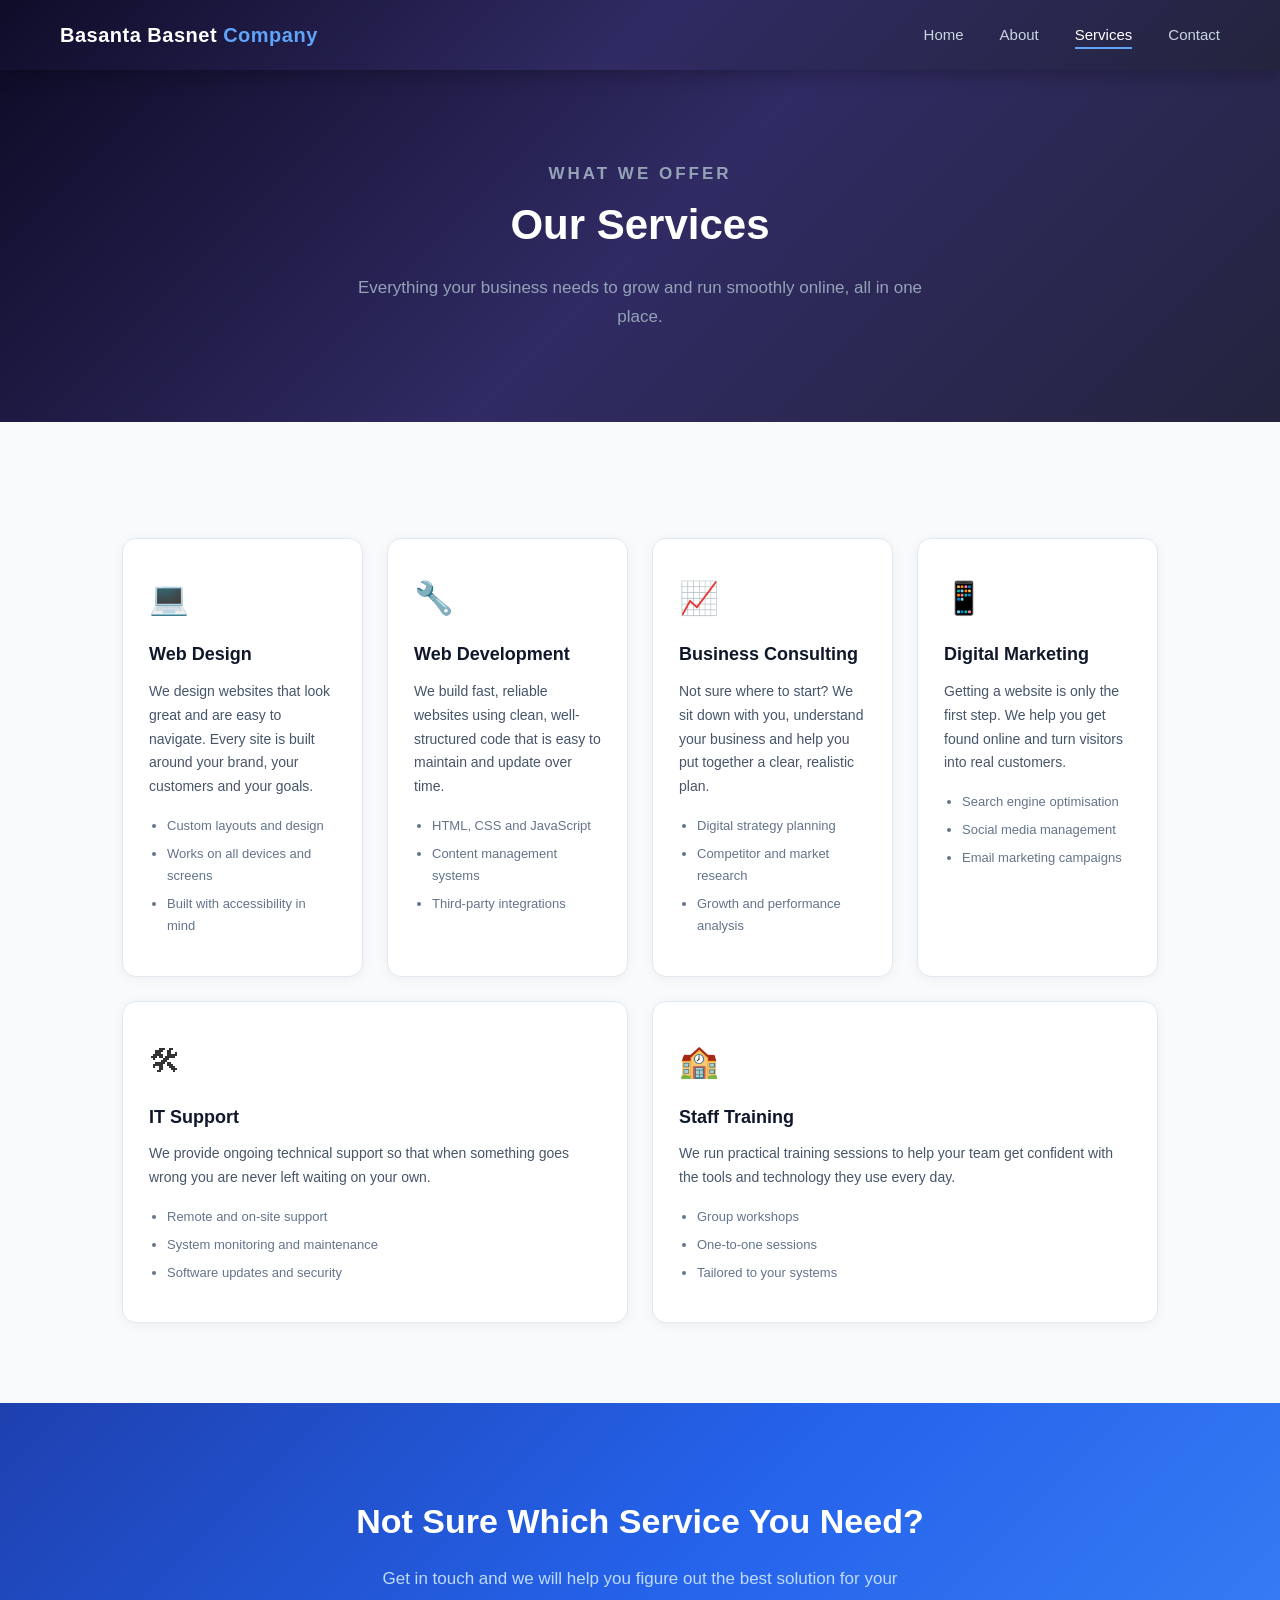
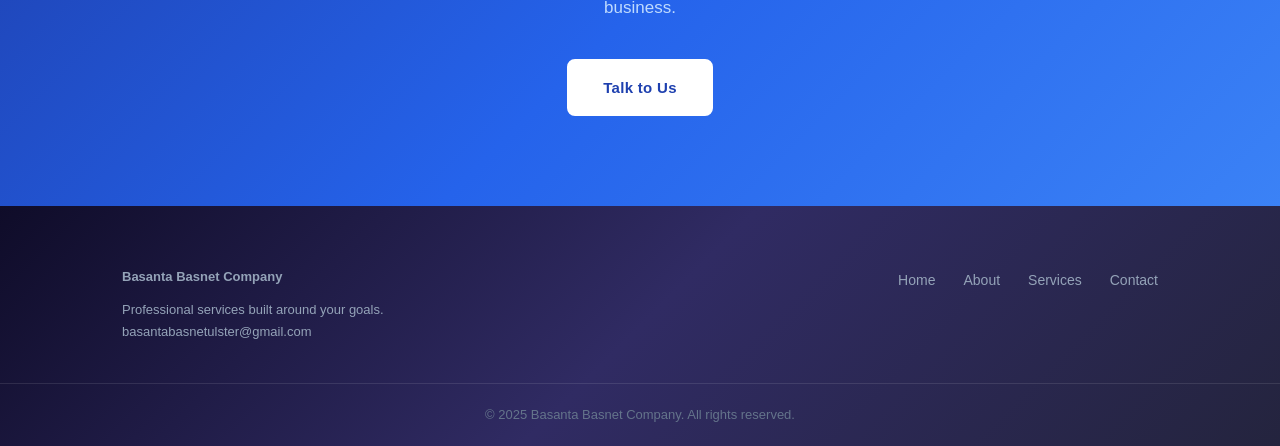
==== services.html @ 6e1b5fff "First commit - COM109 CW2 website Client Side Development Assignment" ====
<!DOCTYPE html>
<html lang="en">
<head>
  <meta charset="UTF-8">
  <meta name="viewport" content="width=device-width, initial-scale=1.0">
  <title>Basanta Basnet Company - Services</title>
  <link rel="stylesheet" href="style.css">
</head>
<body>

  <a href="#main-content" class="skip-link">Skip to main content</a>

  <nav aria-label="Main navigation">
    <div class="nav-logo">Basanta Basnet <span>Company</span></div>
    <button class="nav-toggle" aria-label="Toggle navigation menu">&#9776;</button>
    <ul class="nav-links">
      <li><a href="index.html">Home</a></li>
      <li><a href="about.html">About</a></li>
      <li><a href="services.html" aria-current="page">Services</a></li>
      <li><a href="contact.html">Contact</a></li>
    </ul>
  </nav>

  <main id="main-content">

    <section class="page-header">
      <div class="section-inner">
        <p class="hero-tag">What We Offer</p>
        <h1>Our Services</h1>
        <p>Everything your business needs to grow and run smoothly online, all in one place.</p>
      </div>
    </section>

    <section class="services-full">
      <div class="section-inner">
        <div class="cards">

          <div class="card">
            <div class="card-icon">&#128187;</div>
            <h3>Web Design</h3>
            <p>We design websites that look great and are easy to navigate. Every site is built around your brand, your customers and your goals.</p>
            <ul>
              <li>Custom layouts and design</li>
              <li>Works on all devices and screens</li>
              <li>Built with accessibility in mind</li>
            </ul>
          </div>

          <div class="card">
            <div class="card-icon">&#128295;</div>
            <h3>Web Development</h3>
            <p>We build fast, reliable websites using clean, well-structured code that is easy to maintain and update over time.</p>
            <ul>
              <li>HTML, CSS and JavaScript</li>
              <li>Content management systems</li>
              <li>Third-party integrations</li>
            </ul>
          </div>

          <div class="card">
            <div class="card-icon">&#128200;</div>
            <h3>Business Consulting</h3>
            <p>Not sure where to start? We sit down with you, understand your business and help you put together a clear, realistic plan.</p>
            <ul>
              <li>Digital strategy planning</li>
              <li>Competitor and market research</li>
              <li>Growth and performance analysis</li>
            </ul>
          </div>

          <div class="card">
            <div class="card-icon">&#128241;</div>
            <h3>Digital Marketing</h3>
            <p>Getting a website is only the first step. We help you get found online and turn visitors into real customers.</p>
            <ul>
              <li>Search engine optimisation</li>
              <li>Social media management</li>
              <li>Email marketing campaigns</li>
            </ul>
          </div>

          <div class="card">
            <div class="card-icon">&#128736;</div>
            <h3>IT Support</h3>
            <p>We provide ongoing technical support so that when something goes wrong you are never left waiting on your own.</p>
            <ul>
              <li>Remote and on-site support</li>
              <li>System monitoring and maintenance</li>
              <li>Software updates and security</li>
            </ul>
          </div>

          <div class="card">
            <div class="card-icon">&#127979;</div>
            <h3>Staff Training</h3>
            <p>We run practical training sessions to help your team get confident with the tools and technology they use every day.</p>
            <ul>
              <li>Group workshops</li>
              <li>One-to-one sessions</li>
              <li>Tailored to your systems</li>
            </ul>
          </div>

        </div>
      </div>
    </section>

    <section class="cta-section">
      <div class="section-inner">
        <h2>Not Sure Which Service You Need?</h2>
        <p>Get in touch and we will help you figure out the best solution for your business.</p>
        <a href="contact.html" class="btn">Talk to Us</a>
      </div>
    </section>

  </main>

  <footer>
    <div class="footer-inner">
      <div class="footer-brand">
        <p class="footer-logo">Basanta Basnet Company</p>
        <p>Professional services built around your goals.</p>
        <p>basantabasnetulster@gmail.com</p>
      </div>
      <ul class="footer-links">
        <li><a href="index.html">Home</a></li>
        <li><a href="about.html">About</a></li>
        <li><a href="services.html">Services</a></li>
        <li><a href="contact.html">Contact</a></li>
      </ul>
    </div>
    <div class="footer-bottom">
      <p>&copy; 2025 Basanta Basnet Company. All rights reserved.</p>
    </div>
  </footer>

  <script src="script.js"></script>
</body>
</html>
---- style.css ----
* {
  margin: 0;
  padding: 0;
  box-sizing: border-box;
}

body {
  font-family: 'Segoe UI', Arial, sans-serif;
  font-size: 16px;
  color: #333333;
  background-color: #ffffff;
  line-height: 1.7;
}

/* Skip link */
.skip-link {
  position: absolute;
  top: -100px;
  left: 0;
  background: #2563eb;
  color: #ffffff;
  padding: 10px 20px;
  z-index: 9999;
  text-decoration: none;
  border-radius: 0 0 8px 0;
}
.skip-link:focus {
  top: 0;
}

/* Navigation */
nav {
  background: linear-gradient(135deg, #0f0c29, #302b63, #24243e);
  padding: 18px 60px;
  display: flex;
  align-items: center;
  justify-content: space-between;
  position: sticky;
  top: 0;
  z-index: 1000;
  box-shadow: 0 2px 20px rgba(0,0,0,0.3);
}
.nav-logo {
  color: #ffffff;
  font-size: 20px;
  font-weight: 700;
  letter-spacing: 0.5px;
}
.nav-logo span {
  color: #60a5fa;
}
.nav-links {
  list-style: none;
  display: flex;
  gap: 36px;
}
.nav-links a {
  color: #cbd5e1;
  text-decoration: none;
  font-size: 15px;
  font-weight: 500;
  padding-bottom: 4px;
  border-bottom: 2px solid transparent;
  transition: color 0.2s, border-color 0.2s;
}
.nav-links a:hover,
.nav-links a[aria-current="page"] {
  color: #ffffff;
  border-bottom-color: #60a5fa;
}
.nav-toggle {
  display: none;
  background: none;
  border: none;
  color: #ffffff;
  font-size: 26px;
  cursor: pointer;
}

/* Section layout */
.section-inner {
  max-width: 1100px;
  margin: 0 auto;
  padding: 0 32px;
}

/* Section tags */
.section-tag {
  font-size: 13px;
  font-weight: 700;
  text-transform: uppercase;
  letter-spacing: 2px;
  color: #2563eb;
  margin-bottom: 10px;
}

/* Hero */
.hero {
  background: linear-gradient(135deg, #0f0c29, #302b63, #24243e);
  color: #ffffff;
  padding: 120px 60px;
  text-align: center;
  position: relative;
  overflow: hidden;
}
.hero-tag {
  font-size: 13px;
  font-weight: 700;
  text-transform: uppercase;
  letter-spacing: 3px;
  color: #60a5fa;
  margin-bottom: 16px;
}
.hero h1 {
  font-size: 48px;
  font-weight: 800;
  line-height: 1.2;
  margin-bottom: 20px;
  max-width: 700px;
  margin-left: auto;
  margin-right: auto;
}
.hero h1 span {
  color: #60a5fa;
}
.hero-sub {
  font-size: 18px;
  color: #94a3b8;
  margin-bottom: 40px;
  max-width: 580px;
  margin-left: auto;
  margin-right: auto;
}
.hero-buttons {
  display: flex;
  gap: 16px;
  justify-content: center;
  flex-wrap: wrap;
}

/* Stats bar */
.stats-bar {
  background-color: #1e1b4b;
  padding: 40px 60px;
}
.stats-grid {
  display: flex;
  justify-content: space-around;
  flex-wrap: wrap;
  gap: 24px;
}
.stat {
  text-align: center;
  color: #ffffff;
}
.stat h3 {
  font-size: 36px;
  font-weight: 800;
  color: #60a5fa;
  margin-bottom: 4px;
}
.stat p {
  font-size: 14px;
  color: #94a3b8;
  text-transform: uppercase;
  letter-spacing: 1px;
}

/* Page header */
.page-header {
  background: linear-gradient(135deg, #0f0c29, #302b63, #24243e);
  color: #ffffff;
  padding: 90px 60px;
  text-align: center;
}
.page-header h1 {
  font-size: 42px;
  font-weight: 800;
  margin-bottom: 14px;
}
.page-header p {
  font-size: 17px;
  color: #94a3b8;
  max-width: 580px;
  margin: 0 auto;
}

/* Buttons */
.btn {
  display: inline-block;
  background-color: #2563eb;
  color: #ffffff;
  padding: 14px 34px;
  border-radius: 8px;
  text-decoration: none;
  font-size: 15px;
  font-weight: 700;
  border: 2px solid #2563eb;
  cursor: pointer;
  transition: all 0.25s;
  letter-spacing: 0.3px;
}
.btn:hover {
  background-color: #1d4ed8;
  border-color: #1d4ed8;
  transform: translateY(-2px);
  box-shadow: 0 6px 20px rgba(37,99,235,0.35);
}
.btn-outline {
  background-color: transparent;
  color: #ffffff;
  border: 2px solid rgba(255,255,255,0.5);
}
.btn-outline:hover {
  background-color: rgba(255,255,255,0.1);
  border-color: #ffffff;
  box-shadow: none;
}
.center-btn {
  text-align: center;
  margin-top: 48px;
}

/* Services preview */
.services-preview {
  padding: 90px 60px;
  background-color: #f8fafc;
}
.services-preview h2 {
  font-size: 32px;
  color: #0f172a;
  margin-bottom: 4px;
}

/* About preview */
.about-preview {
  padding: 90px 60px;
  background-color: #ffffff;
}
.about-grid {
  display: flex;
  gap: 60px;
  align-items: center;
  flex-wrap: wrap;
}
.about-text {
  flex: 1.2;
  min-width: 280px;
}
.about-text h2 {
  font-size: 32px;
  color: #0f172a;
  margin-bottom: 16px;
}
.about-text p {
  color: #475569;
  margin-bottom: 18px;
  font-size: 15px;
}
.about-highlights {
  flex: 1;
  min-width: 240px;
  display: grid;
  grid-template-columns: 1fr 1fr;
  gap: 14px;
}
.highlight-box {
  background: #eff6ff;
  border: 1px solid #bfdbfe;
  border-radius: 10px;
  padding: 16px 14px;
}
.highlight-box h4 {
  font-size: 13px;
  font-weight: 600;
  color: #1e40af;
  line-height: 1.5;
}

/* Sections */
.about-section,
.values-section {
  padding: 80px 60px;
}
.about-section {
  background-color: #ffffff;
}
.values-section {
  background-color: #f8fafc;
}
.team-section {
  padding: 80px 60px;
  background-color: #f1f5f9;
}
.services-full {
  padding: 80px 60px;
  background-color: #f8fafc;
}

h2 {
  font-size: 30px;
  font-weight: 700;
  color: #0f172a;
  margin-bottom: 16px;
}
.about-section p {
  color: #475569;
  font-size: 15px;
  max-width: 720px;
  margin-bottom: 16px;
}

/* Cards */
.cards {
  display: flex;
  gap: 24px;
  flex-wrap: wrap;
  margin-top: 36px;
}
.card {
  background-color: #ffffff;
  border: 1px solid #e2e8f0;
  border-radius: 14px;
  padding: 32px 26px;
  flex: 1;
  min-width: 240px;
  box-shadow: 0 2px 12px rgba(0,0,0,0.05);
  transition: transform 0.25s, box-shadow 0.25s;
}
.card:hover {
  transform: translateY(-6px);
  box-shadow: 0 12px 32px rgba(0,0,0,0.1);
}
.card-icon {
  font-size: 32px;
  margin-bottom: 14px;
}
.card h3 {
  font-size: 18px;
  font-weight: 700;
  margin-bottom: 10px;
  color: #0f172a;
}
.card p {
  font-size: 14px;
  color: #475569;
  line-height: 1.7;
}
.card ul {
  margin-top: 16px;
  padding-left: 18px;
}
.card ul li {
  font-size: 13px;
  color: #64748b;
  margin-bottom: 6px;
}

/* CTA section */
.cta-section {
  background: linear-gradient(135deg, #1e40af, #2563eb, #3b82f6);
  padding: 90px 60px;
  text-align: center;
  color: #ffffff;
}
.cta-section h2 {
  color: #ffffff;
  font-size: 34px;
  margin-bottom: 14px;
}
.cta-section p {
  color: #bfdbfe;
  font-size: 17px;
  margin-bottom: 36px;
  max-width: 520px;
  margin-left: auto;
  margin-right: auto;
}
.cta-section .btn {
  background: #ffffff;
  color: #1e40af;
  border-color: #ffffff;
}
.cta-section .btn:hover {
  background: #eff6ff;
  border-color: #eff6ff;
}

/* Contact page */
.contact-section {
  padding: 80px 60px;
  background-color: #f8fafc;
}
.contact-grid {
  display: flex;
  gap: 48px;
  align-items: flex-start;
  flex-wrap: wrap;
}
.contact-form-wrapper {
  flex: 2;
  min-width: 280px;
  background: #ffffff;
  border-radius: 16px;
  padding: 40px 36px;
  border: 1px solid #e2e8f0;
  box-shadow: 0 4px 20px rgba(0,0,0,0.06);
}
.contact-form-wrapper h2 {
  margin-bottom: 28px;
}
.contact-info {
  flex: 1;
  min-width: 220px;
  background: linear-gradient(135deg, #0f0c29, #302b63);
  border-radius: 16px;
  padding: 36px 28px;
  color: #ffffff;
}
.contact-info h2 {
  color: #ffffff;
  margin-bottom: 28px;
}
.info-block {
  margin-bottom: 24px;
}
.info-label {
  font-size: 13px;
  font-weight: 700;
  text-transform: uppercase;
  letter-spacing: 1px;
  color: #60a5fa;
  margin-bottom: 6px;
}
.contact-info p {
  font-size: 14px;
  color: #cbd5e1;
  line-height: 1.7;
}

/* Form */
.form-group {
  display: flex;
  flex-direction: column;
  margin-bottom: 22px;
}
.form-group label {
  font-size: 14px;
  font-weight: 600;
  margin-bottom: 7px;
  color: #0f172a;
}
.form-group label span {
  color: #ef4444;
}
.form-group input,
.form-group select,
.form-group textarea {
  padding: 12px 16px;
  font-size: 15px;
  border: 1.5px solid #e2e8f0;
  border-radius: 8px;
  font-family: 'Segoe UI', Arial, sans-serif;
  color: #333333;
  background-color: #f8fafc;
  transition: border-color 0.2s, box-shadow 0.2s;
}
.form-group input:focus,
.form-group select:focus,
.form-group textarea:focus {
  outline: none;
  border-color: #2563eb;
  background-color: #ffffff;
  box-shadow: 0 0 0 3px rgba(37,99,235,0.12);
}
.form-group textarea {
  resize: vertical;
}
.error-msg {
  color: #ef4444;
  font-size: 13px;
  margin-top: 5px;
  min-height: 18px;
}
.char-count {
  font-size: 12px;
  color: #94a3b8;
  margin-top: 5px;
  text-align: right;
}
.success-msg {
  background-color: #f0fdf4;
  border: 1px solid #86efac;
  border-radius: 10px;
  padding: 20px 22px;
  color: #15803d;
  font-size: 15px;
  margin-top: 20px;
}

/* Footer */
footer {
  background: linear-gradient(135deg, #0f0c29, #302b63, #24243e);
}
.footer-inner {
  max-width: 1100px;
  margin: 0 auto;
  padding: 60px 32px 40px;
  display: flex;
  justify-content: space-between;
  align-items: flex-start;
  flex-wrap: wrap;
  gap: 32px;
}
.footer-brand {
  max-width: 280px;
}
.footer-logo {
  font-size: 18px;
  font-weight: 700;
  color: #ffffff;
  margin-bottom: 10px;
}
.footer-brand p {
  font-size: 13px;
  color: #94a3b8;
  line-height: 1.7;
}
.footer-links {
  list-style: none;
  display: flex;
  gap: 28px;
  flex-wrap: wrap;
  align-items: center;
}
.footer-links a {
  color: #94a3b8;
  text-decoration: none;
  font-size: 14px;
  transition: color 0.2s;
}
.footer-links a:hover {
  color: #ffffff;
}
.footer-bottom {
  border-top: 1px solid rgba(255,255,255,0.1);
  text-align: center;
  padding: 20px 32px;
}
.footer-bottom p {
  font-size: 13px;
  color: #64748b;
}

/* Responsive tablet */
@media (max-width: 768px) {
  nav {
    padding: 16px 24px;
  }
  .nav-links {
    display: none;
    flex-direction: column;
    background: linear-gradient(135deg, #0f0c29, #302b63);
    position: absolute;
    top: 62px;
    left: 0;
    width: 100%;
    padding: 24px 32px;
    gap: 18px;
  }
  .nav-links.open {
    display: flex;
  }
  .nav-toggle {
    display: block;
  }
  .hero {
    padding: 80px 24px;
  }
  .hero h1 {
    font-size: 32px;
  }
  .hero-sub {
    font-size: 16px;
  }
  .services-preview,
  .about-preview,
  .team-section,
  .values-section,
  .services-full,
  .about-section,
  .contact-section,
  .cta-section {
    padding: 60px 24px;
  }
  .cards {
    flex-direction: column;
  }
  .about-grid {
    flex-direction: column;
  }
  .about-highlights {
    grid-template-columns: 1fr 1fr;
    width: 100%;
  }
  .contact-grid {
    flex-direction: column;
  }
  .stats-bar {
    padding: 36px 24px;
  }
}

/* Responsive mobile */
@media (max-width: 480px) {
  .hero h1 {
    font-size: 26px;
  }
  .stat h3 {
    font-size: 28px;
  }
  h2 {
    font-size: 24px;
  }
  .page-header h1 {
    font-size: 28px;
  }
  .about-highlights {
    grid-template-columns: 1fr;
  }
  .contact-form-wrapper {
    padding: 24px 20px;
  }
  .footer-inner {
    flex-direction: column;
    text-align: center;
  }
  .footer-links {
    justify-content: center;
  }
}
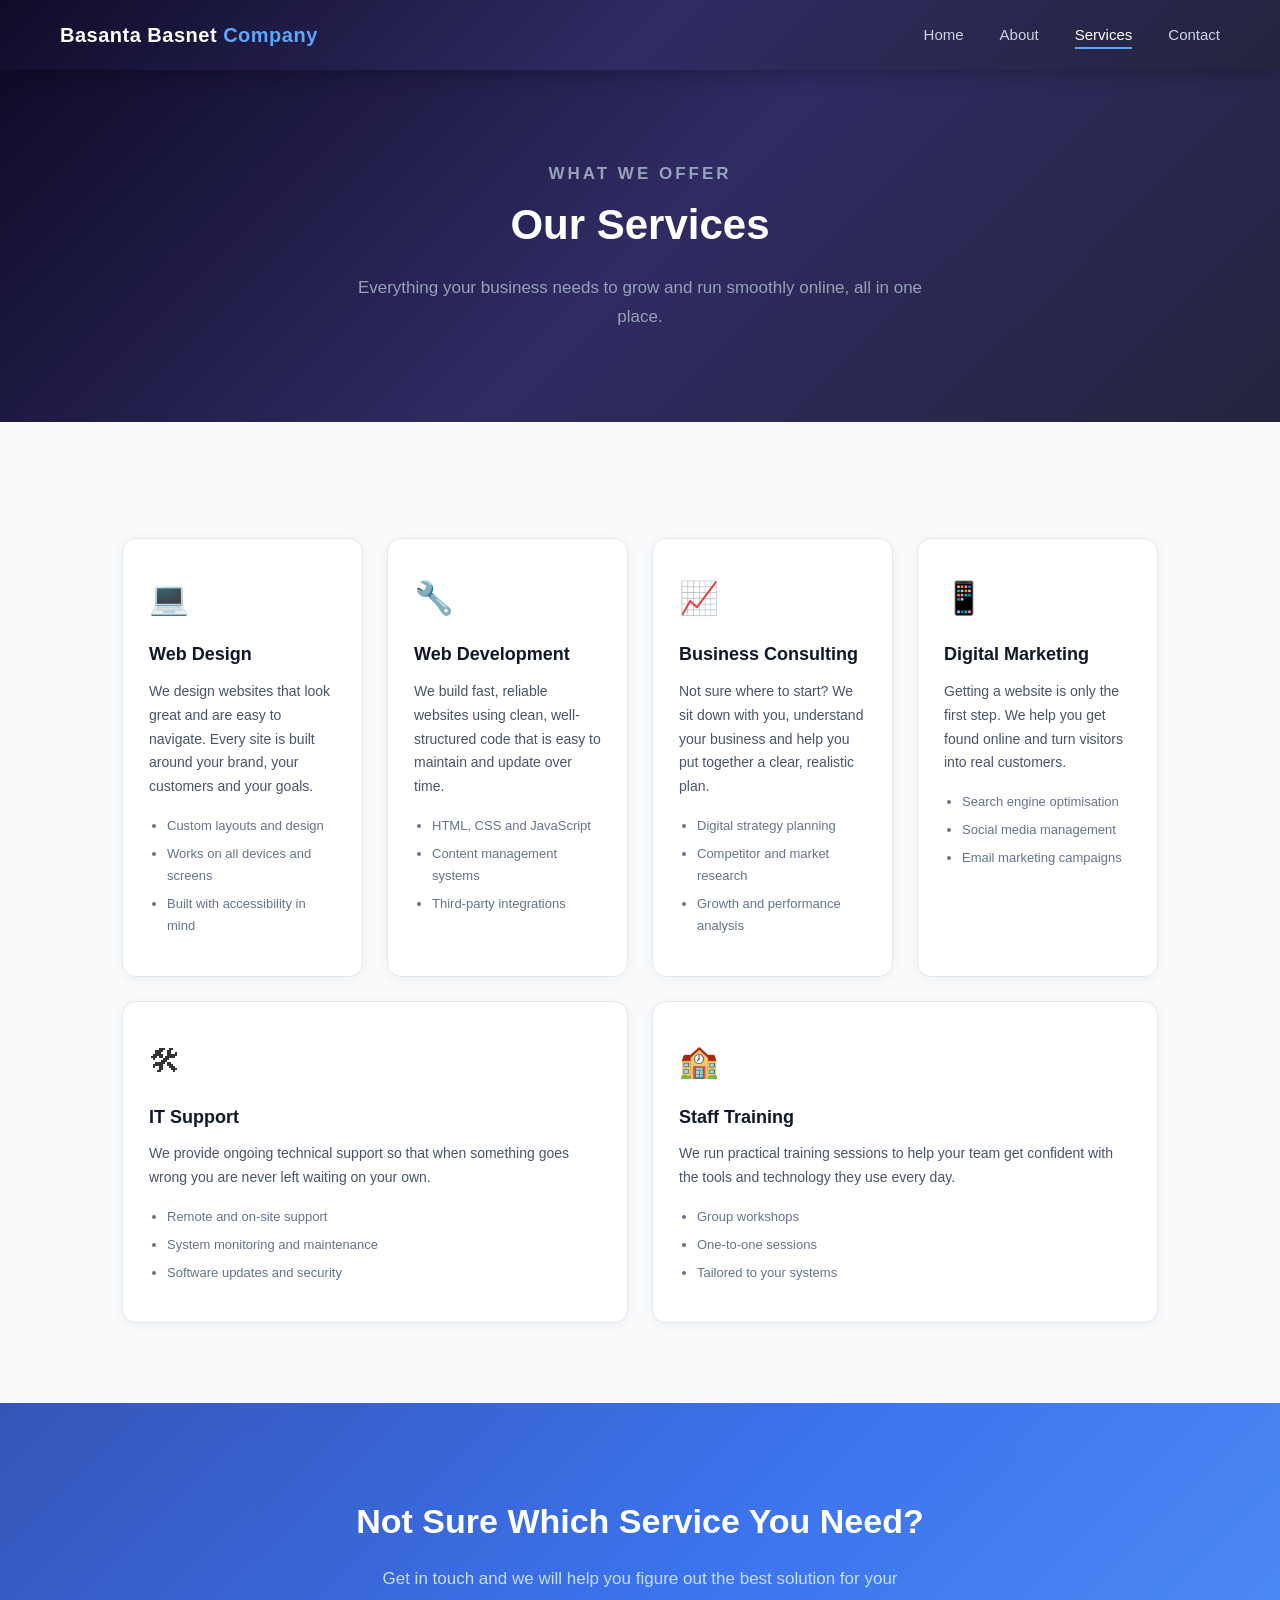
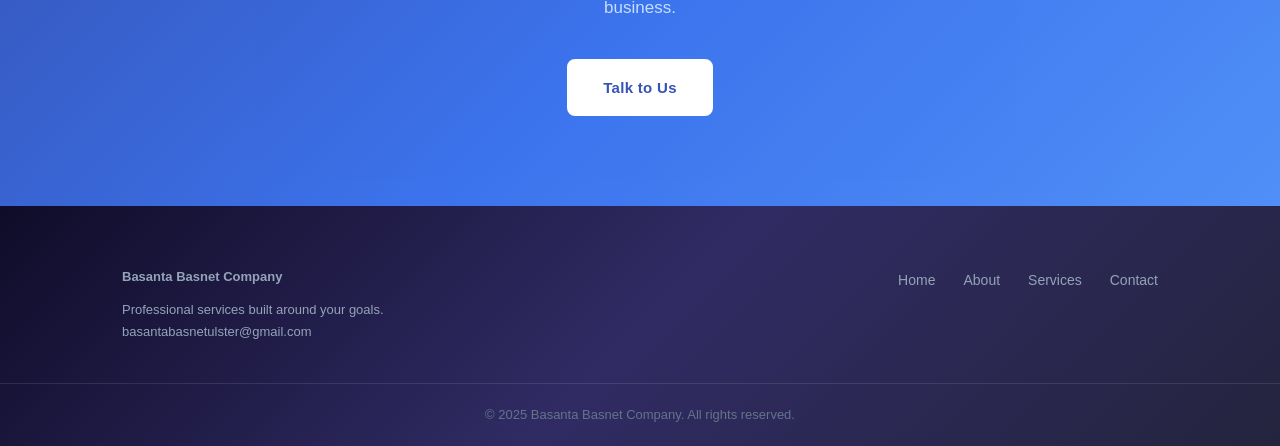
==== commit 26033497: "Fix favicon link and background image in CSS" ====
--- a/services.html
+++ b/services.html
@@ -1,3 +1,11 @@
+<head>
+  <meta charset="UTF-8">
+  <meta name="viewport" content="width=device-width, initial-scale=1.0">
+  <link rel="icon" type="image/png" href="images/favicon-32x32.png">
+  <title>Basanta Basnet Company - Home</title>
+  <link rel="stylesheet" href="style.css">
+</head>
+
 <!DOCTYPE html>
 <html lang="en">
 <head>
@@ -134,6 +142,7 @@
     </div>
   </footer>
 
+  <script src="https://code.jquery.com/jquery-3.7.1.min.js"></script>
   <script src="script.js"></script>
 </body>
 </html>
--- a/style.css
+++ b/style.css
@@ -95,8 +95,9 @@
 }
 
 /* Hero */
-.hero {
-  background: linear-gradient(135deg, #0f0c29, #302b63, #24243e);
+ .hero {
+  background: linear-gradient(135deg, rgba(15,12,41,0.85), rgba(48,43,99,0.85), rgba(36,36,62,0.85)),
+              url('images/background.jpg') center center / cover no-repeat;
   color: #ffffff;
   padding: 120px 60px;
   text-align: center;
--- a/style.css
+++ b/style.css
@@ -95,8 +95,9 @@
 }
 
 /* Hero */
-.hero {
-  background: linear-gradient(135deg, #0f0c29, #302b63, #24243e);
+ .hero {
+  background: linear-gradient(135deg, rgba(15,12,41,0.85), rgba(48,43,99,0.85), rgba(36,36,62,0.85)),
+              url('images/background.jpg') center center / cover no-repeat;
   color: #ffffff;
   padding: 120px 60px;
   text-align: center;
